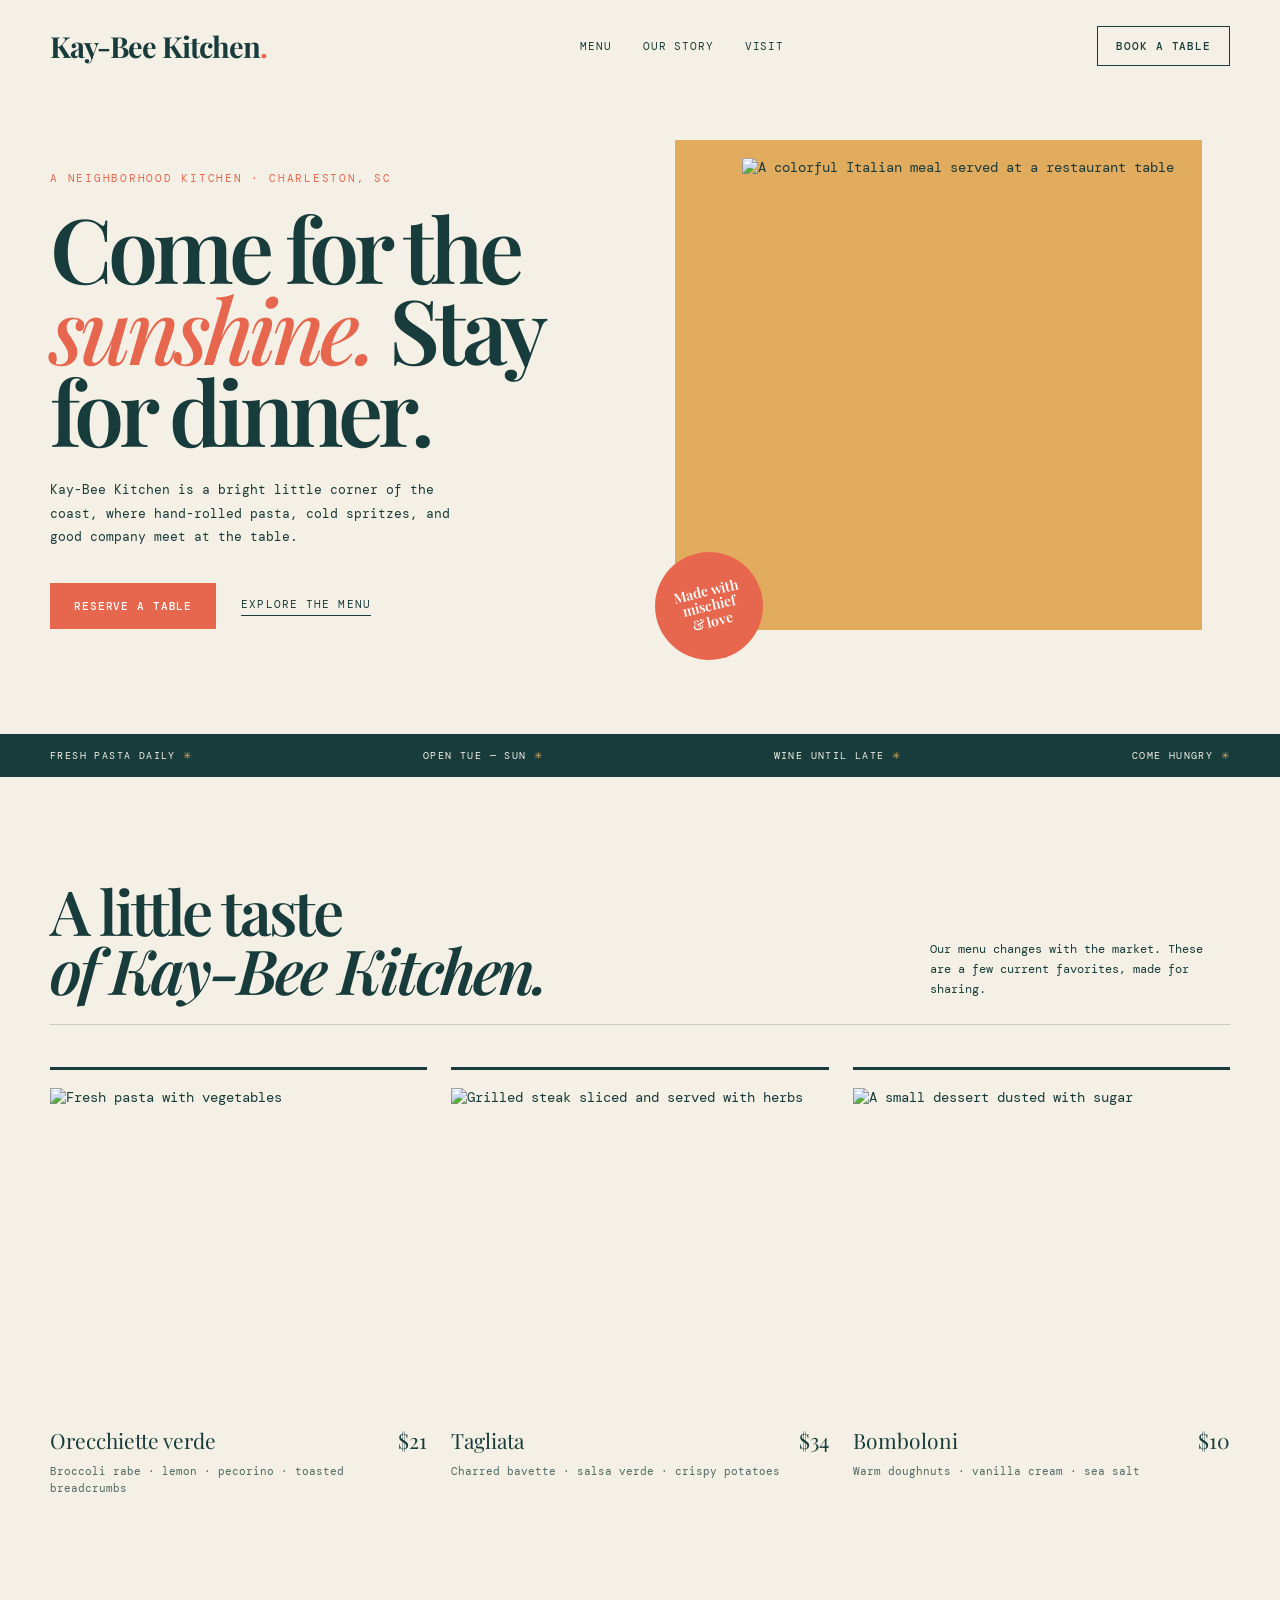
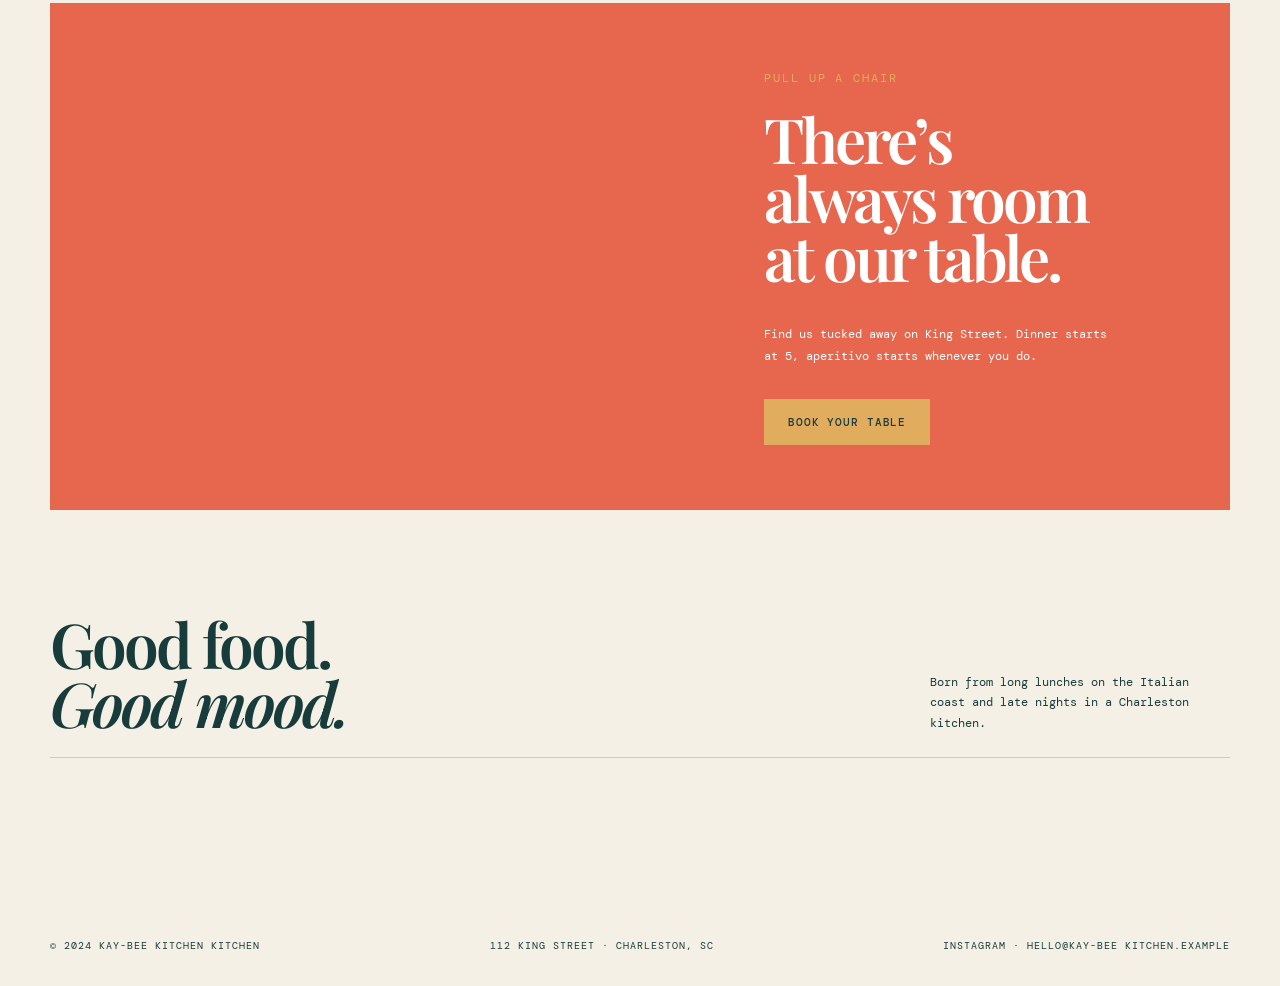
==== index.html @ 7dd371c7 "first commit" ====
<!doctype html>
<html lang="en">
  <head>
    <meta charset="UTF-8" />
    <meta name="viewport" content="width=device-width, initial-scale=1.0" />
    <meta
      name="description"
      content="Kay-Bee Kitchen is a neighborhood kitchen serving bright, coastal Italian food in Charleston."
    />
    <title>Kay-Bee Kitchen | Coastal Italian Kitchen</title>
    <link rel="preconnect" href="https://fonts.googleapis.com" />
    <link rel="preconnect" href="https://fonts.gstatic.com" crossorigin />
    <link
      href="https://fonts.googleapis.com/css2?family=DM+Mono:wght@400;500&family=Playfair+Display:ital,wght@0,600;0,700;1,500;1,600&display=swap"
      rel="stylesheet"
    />
    <style>
      :root {
        --ink: #173c3b;
        --cream: #f5f0e5;
        --coral: #e7664e;
        --gold: #e2ac5f;
        --line: rgba(23, 60, 59, 0.2);
        --mono: "DM Mono", monospace;
        --serif: "Playfair Display", Georgia, serif;
      }

      * {
        box-sizing: border-box;
      }
      html {
        scroll-behavior: smooth;
      }
      body {
        margin: 0;
        color: var(--ink);
        background: var(--cream);
        font-family: var(--mono);
        font-size: 14px;
      }
      a {
        color: inherit;
        text-decoration: none;
      }
      .shell {
        width: min(1180px, calc(100% - 56px));
        margin: 0 auto;
      }

      header {
        display: flex;
        align-items: center;
        justify-content: space-between;
        padding: 26px 0;
        position: relative;
        z-index: 2;
      }
      .brand {
        font-family: var(--serif);
        font-size: 29px;
        font-weight: 700;
        letter-spacing: -1px;
      }
      .brand span {
        color: var(--coral);
      }
      nav {
        display: flex;
        gap: 31px;
        text-transform: uppercase;
        letter-spacing: 0.08em;
        font-size: 11px;
      }
      nav a {
        transition: color 0.2s ease;
      }
      nav a:hover {
        color: var(--coral);
      }
      .nav-cta,
      .button {
        border: 1px solid var(--ink);
        padding: 12px 18px;
        text-transform: uppercase;
        letter-spacing: 0.08em;
        font: 500 11px var(--mono);
        transition:
          background 0.2s ease,
          color 0.2s ease,
          transform 0.2s ease;
      }
      .nav-cta:hover,
      .button:hover {
        background: var(--ink);
        color: var(--cream);
        transform: translateY(-2px);
      }

      .hero {
        min-height: 610px;
        display: grid;
        grid-template-columns: 1fr 1fr;
        align-items: center;
        gap: 70px;
        padding: 48px 0 74px;
      }
      .eyebrow {
        color: var(--coral);
        font-size: 11px;
        text-transform: uppercase;
        letter-spacing: 0.16em;
        margin: 0 0 21px;
      }
      h1 {
        font: 600 clamp(57px, 7vw, 96px)/0.91 var(--serif);
        letter-spacing: -5px;
        margin: 0 0 28px;
        max-width: 590px;
      }
      h1 em {
        color: var(--coral);
        font-weight: 500;
      }
      .hero-copy {
        max-width: 430px;
        line-height: 1.8;
        font-size: 13px;
      }
      .hero-actions {
        display: flex;
        align-items: center;
        gap: 25px;
        margin-top: 35px;
      }
      .button {
        background: var(--coral);
        border-color: var(--coral);
        color: #fff;
        padding: 15px 23px;
      }
      .button:hover {
        background: var(--ink);
        border-color: var(--ink);
      }
      .text-link {
        border-bottom: 1px solid var(--ink);
        padding-bottom: 4px;
        font-size: 11px;
        text-transform: uppercase;
        letter-spacing: 0.1em;
      }
      .hero-art {
        position: relative;
        height: 520px;
      }
      .hero-art::before {
        content: "";
        position: absolute;
        inset: 0 28px 30px 0;
        background: var(--gold);
      }
      .hero-art img {
        width: 88%;
        height: 89%;
        object-fit: cover;
        object-position: center;
        position: absolute;
        right: 0;
        top: 18px;
        filter: saturate(0.9);
      }
      .stamp {
        position: absolute;
        bottom: 0;
        left: -20px;
        width: 108px;
        height: 108px;
        display: grid;
        place-items: center;
        border-radius: 50%;
        background: var(--coral);
        color: white;
        font: 600 14px/1.1 var(--serif);
        text-align: center;
        transform: rotate(-13deg);
      }

      .ticker {
        background: var(--ink);
        color: var(--cream);
        padding: 15px 0;
        overflow: hidden;
        text-transform: uppercase;
        font-size: 10px;
        letter-spacing: 0.14em;
      }
      .ticker-inner {
        display: flex;
        justify-content: space-between;
        gap: 25px;
        white-space: nowrap;
      }
      .ticker b {
        color: var(--gold);
        font-weight: 400;
      }

      .section {
        padding: 105px 0;
      }
      .section-heading {
        display: flex;
        justify-content: space-between;
        align-items: end;
        border-bottom: 1px solid var(--line);
        padding-bottom: 24px;
        margin-bottom: 42px;
      }
      h2 {
        font: 600 clamp(39px, 5vw, 62px)/0.95 var(--serif);
        letter-spacing: -3px;
        margin: 0;
      }
      .section-heading p {
        margin: 0;
        max-width: 300px;
        line-height: 1.7;
        font-size: 12px;
      }
      .dishes {
        display: grid;
        grid-template-columns: repeat(3, 1fr);
        gap: 24px;
      }
      .dish {
        border-top: 3px solid var(--ink);
        padding-top: 18px;
      }
      .dish img {
        display: block;
        width: 100%;
        aspect-ratio: 1.18;
        object-fit: cover;
        margin-bottom: 18px;
      }
      .dish-meta {
        display: flex;
        justify-content: space-between;
        gap: 15px;
        font-family: var(--serif);
        font-size: 21px;
      }
      .dish p {
        font-size: 11px;
        line-height: 1.6;
        opacity: 0.75;
        margin: 9px 0 0;
      }

      .visit {
        display: grid;
        grid-template-columns: 1.1fr 0.9fr;
        min-height: 450px;
        background: var(--coral);
        color: white;
      }
      .visit-image {
        min-height: 420px;
        background: url("https://images.unsplash.com/photo-1550966871-3ed3cdb5ed0c?auto=format&fit=crop&w=1100&q=85")
          center/cover;
      }
      .visit-content {
        display: flex;
        flex-direction: column;
        justify-content: center;
        padding: 65px;
      }
      .visit-content .eyebrow {
        color: var(--gold);
      }
      .visit h2 {
        max-width: 350px;
        margin-bottom: 25px;
      }
      .visit p {
        max-width: 350px;
        line-height: 1.8;
        font-size: 12px;
      }
      .visit .button {
        align-self: start;
        color: var(--ink);
        background: var(--gold);
        border-color: var(--gold);
        margin-top: 20px;
      }
      .visit .button:hover {
        background: white;
        border-color: white;
      }
      footer {
        padding: 34px 0;
        display: flex;
        justify-content: space-between;
        font-size: 10px;
        text-transform: uppercase;
        letter-spacing: 0.1em;
      }

      @media (max-width: 760px) {
        .shell {
          width: min(100% - 34px, 560px);
        }
        header {
          padding: 20px 0;
        }
        nav {
          display: none;
        }
        .nav-cta {
          padding: 10px 12px;
        }
        .hero {
          display: flex;
          flex-direction: column;
          align-items: stretch;
          gap: 45px;
          padding: 48px 0 60px;
        }
        h1 {
          letter-spacing: -3px;
        }
        .hero-art {
          height: 355px;
        }
        .stamp {
          width: 83px;
          height: 83px;
          font-size: 11px;
          left: -5px;
        }
        .ticker-inner {
          justify-content: flex-start;
        }
        .ticker-inner span:nth-child(n + 4) {
          display: none;
        }
        .section {
          padding: 70px 0;
        }
        .section-heading {
          display: block;
        }
        .section-heading p {
          margin-top: 18px;
        }
        .dishes {
          grid-template-columns: 1fr;
          gap: 44px;
        }
        .dish img {
          aspect-ratio: 1.5;
        }
        .visit {
          display: block;
        }
        .visit-image {
          min-height: 280px;
        }
        .visit-content {
          padding: 47px 28px 55px;
        }
        footer {
          display: block;
          line-height: 2;
        }
        footer span {
          display: block;
        }
      }
    </style>
  </head>
  <body>
    <div class="shell">
      <header>
        <a class="brand" href="#top">Kay-Bee Kitchen<span>.</span></a>
        <nav aria-label="Main navigation">
          <a href="#menu">Menu</a>
          <a href="#story">Our story</a>
          <a href="#visit">Visit</a>
        </nav>
        <a class="nav-cta" href="#visit">Book a table</a>
      </header>

      <main id="top">
        <section class="hero">
          <div>
            <p class="eyebrow">A neighborhood kitchen · Charleston, SC</p>
            <h1>Come for the <em>sunshine.</em> Stay for dinner.</h1>
            <p class="hero-copy">
              Kay-Bee Kitchen is a bright little corner of the coast, where
              hand-rolled pasta, cold spritzes, and good company meet at the
              table.
            </p>
            <div class="hero-actions">
              <a class="button" href="#visit">Reserve a table</a>
              <a class="text-link" href="#menu">Explore the menu</a>
            </div>
          </div>
          <div class="hero-art">
            <img
              src="https://images.unsplash.com/photo-1559339352-11d035aa65de?auto=format&fit=crop&w=1000&q=85"
              alt="A colorful Italian meal served at a restaurant table"
            />
            <div class="stamp">Made with<br />mischief<br />&amp; love</div>
          </div>
        </section>
      </main>
    </div>

    <div class="ticker">
      <div class="shell ticker-inner">
        <span>Fresh pasta daily <b>✳</b></span
        ><span>Open Tue — Sun <b>✳</b></span
        ><span>Wine until late <b>✳</b></span
        ><span>Come hungry <b>✳</b></span>
      </div>
    </div>

    <div class="shell">
      <section class="section" id="menu">
        <div class="section-heading">
          <h2>A little taste<br /><em>of Kay-Bee Kitchen.</em></h2>
          <p>
            Our menu changes with the market. These are a few current favorites,
            made for sharing.
          </p>
        </div>
        <div class="dishes">
          <article class="dish">
            <img
              src="https://images.unsplash.com/photo-1473093295043-cdd812d0e601?auto=format&fit=crop&w=800&q=85"
              alt="Fresh pasta with vegetables"
            />
            <div class="dish-meta">
              <span>Orecchiette verde</span><span>$21</span>
            </div>
            <p>Broccoli rabe · lemon · pecorino · toasted breadcrumbs</p>
          </article>
          <article class="dish">
            <img
              src="https://images.unsplash.com/photo-1544025162-d76694265947?auto=format&fit=crop&w=800&q=85"
              alt="Grilled steak sliced and served with herbs"
            />
            <div class="dish-meta"><span>Tagliata</span><span>$34</span></div>
            <p>Charred bavette · salsa verde · crispy potatoes</p>
          </article>
          <article class="dish">
            <img
              src="https://images.unsplash.com/photo-1551024506-0bccd828d307?auto=format&fit=crop&w=800&q=85"
              alt="A small dessert dusted with sugar"
            />
            <div class="dish-meta"><span>Bomboloni</span><span>$10</span></div>
            <p>Warm doughnuts · vanilla cream · sea salt</p>
          </article>
        </div>
      </section>

      <section class="visit" id="visit">
        <div
          class="visit-image"
          role="img"
          aria-label="Warmly lit restaurant dining room"
        ></div>
        <div class="visit-content">
          <p class="eyebrow">Pull up a chair</p>
          <h2>There’s always room at our table.</h2>
          <p>
            Find us tucked away on King Street. Dinner starts at 5, aperitivo
            starts whenever you do.
          </p>
          <a
            class="button"
            href="mailto:hello@Kay-Bee Kitchen.example?subject=Table%20reservation"
            >Book your table</a
          >
        </div>
      </section>

      <section class="section" id="story">
        <div class="section-heading">
          <h2>Good food.<br /><em>Good mood.</em></h2>
          <p>
            Born from long lunches on the Italian coast and late nights in a
            Charleston kitchen.
          </p>
        </div>
      </section>

      <footer>
        <span>© 2024 Kay-Bee Kitchen Kitchen</span
        ><span>112 King Street · Charleston, SC</span
        ><span>Instagram · hello@Kay-Bee Kitchen.example</span>
      </footer>
    </div>
  </body>
</html>
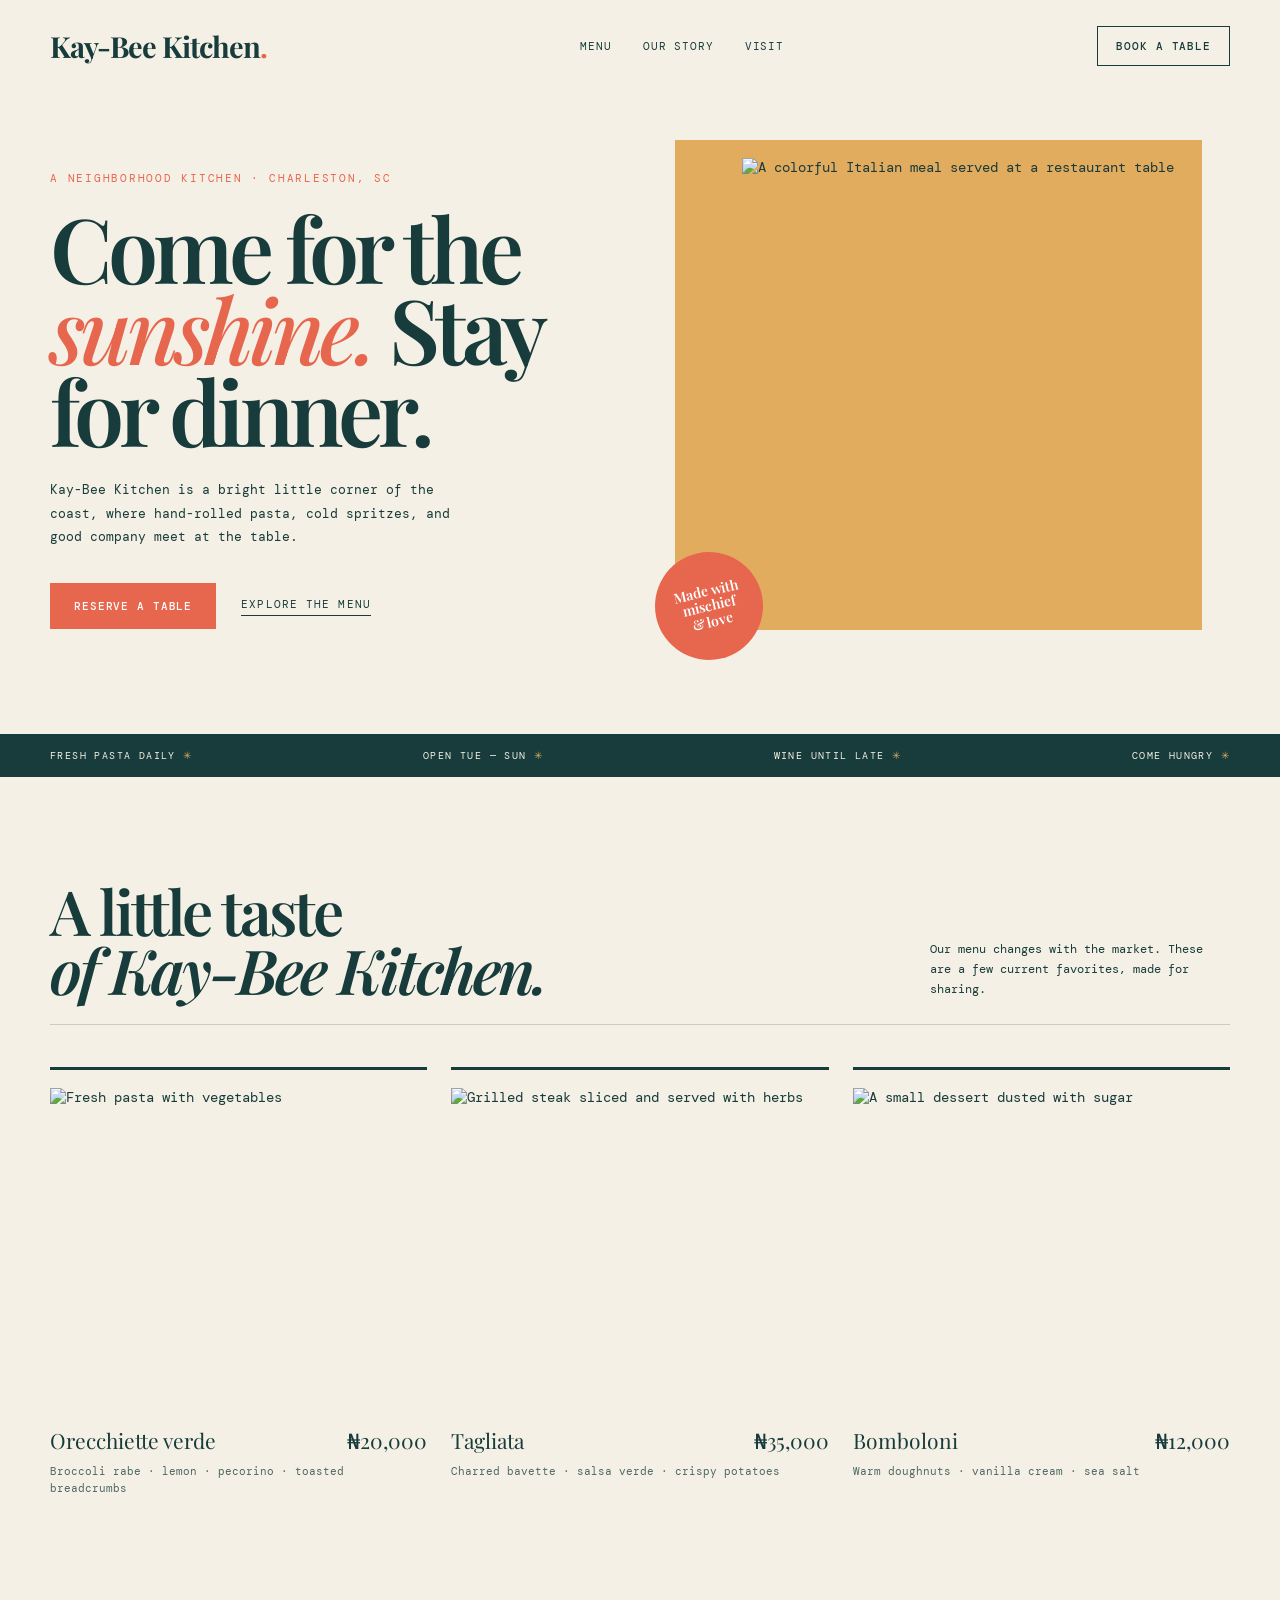
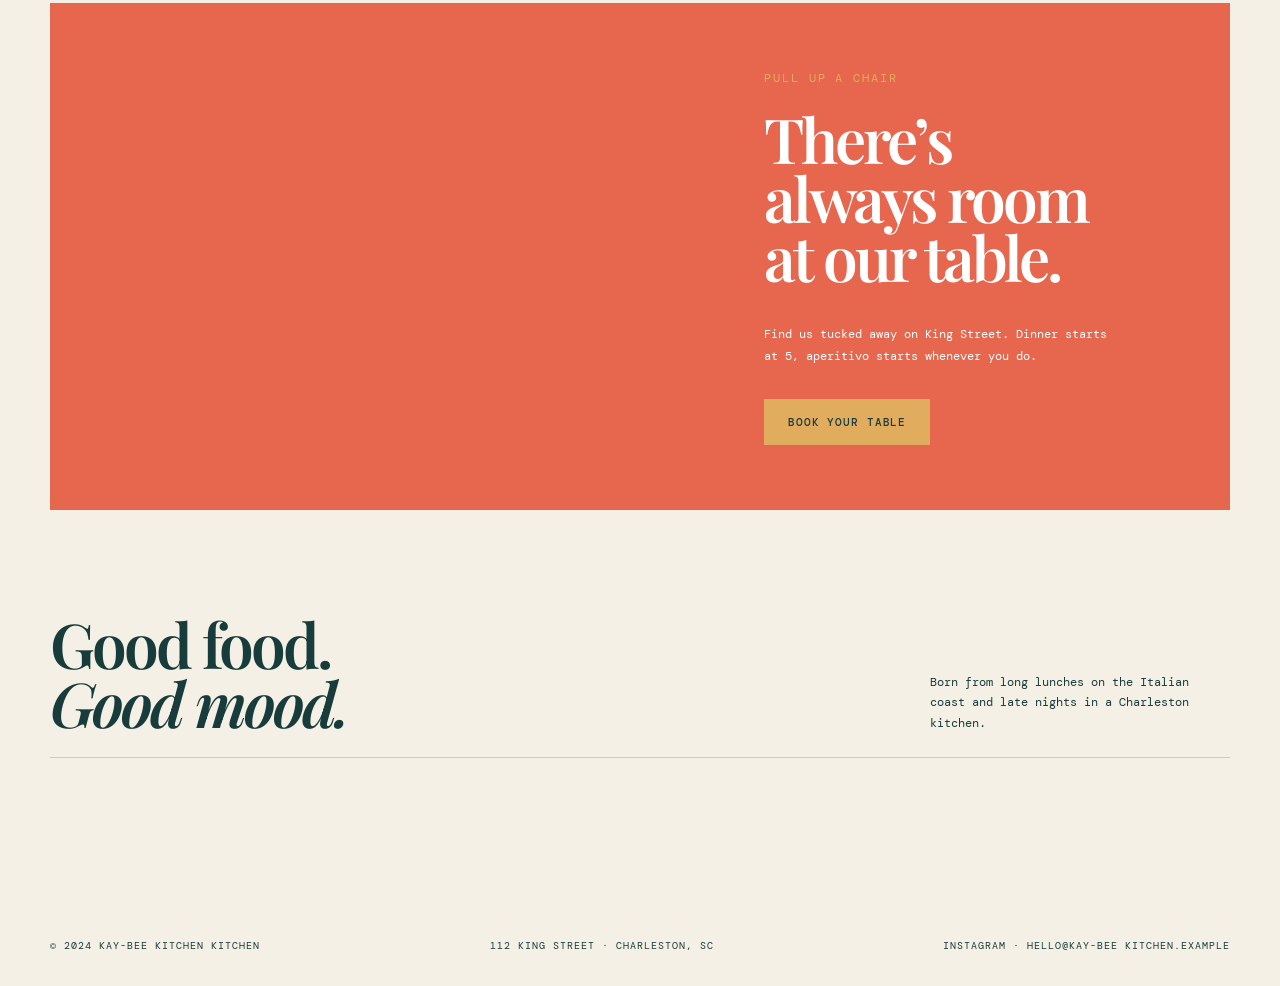
==== commit 0cb89c3d: "moved the files to the main Directory" ====
--- a/index.html
+++ b/index.html
@@ -14,372 +14,10 @@
       href="https://fonts.googleapis.com/css2?family=DM+Mono:wght@400;500&family=Playfair+Display:ital,wght@0,600;0,700;1,500;1,600&display=swap"
       rel="stylesheet"
     />
-    <style>
-      :root {
-        --ink: #173c3b;
-        --cream: #f5f0e5;
-        --coral: #e7664e;
-        --gold: #e2ac5f;
-        --line: rgba(23, 60, 59, 0.2);
-        --mono: "DM Mono", monospace;
-        --serif: "Playfair Display", Georgia, serif;
-      }
+    <link rel="stylesheet" href="style.css" />
+  </head>
+  <link rel="stylesheet" href="style.css" />
 
-      * {
-        box-sizing: border-box;
-      }
-      html {
-        scroll-behavior: smooth;
-      }
-      body {
-        margin: 0;
-        color: var(--ink);
-        background: var(--cream);
-        font-family: var(--mono);
-        font-size: 14px;
-      }
-      a {
-        color: inherit;
-        text-decoration: none;
-      }
-      .shell {
-        width: min(1180px, calc(100% - 56px));
-        margin: 0 auto;
-      }
-
-      header {
-        display: flex;
-        align-items: center;
-        justify-content: space-between;
-        padding: 26px 0;
-        position: relative;
-        z-index: 2;
-      }
-      .brand {
-        font-family: var(--serif);
-        font-size: 29px;
-        font-weight: 700;
-        letter-spacing: -1px;
-      }
-      .brand span {
-        color: var(--coral);
-      }
-      nav {
-        display: flex;
-        gap: 31px;
-        text-transform: uppercase;
-        letter-spacing: 0.08em;
-        font-size: 11px;
-      }
-      nav a {
-        transition: color 0.2s ease;
-      }
-      nav a:hover {
-        color: var(--coral);
-      }
-      .nav-cta,
-      .button {
-        border: 1px solid var(--ink);
-        padding: 12px 18px;
-        text-transform: uppercase;
-        letter-spacing: 0.08em;
-        font: 500 11px var(--mono);
-        transition:
-          background 0.2s ease,
-          color 0.2s ease,
-          transform 0.2s ease;
-      }
-      .nav-cta:hover,
-      .button:hover {
-        background: var(--ink);
-        color: var(--cream);
-        transform: translateY(-2px);
-      }
-
-      .hero {
-        min-height: 610px;
-        display: grid;
-        grid-template-columns: 1fr 1fr;
-        align-items: center;
-        gap: 70px;
-        padding: 48px 0 74px;
-      }
-      .eyebrow {
-        color: var(--coral);
-        font-size: 11px;
-        text-transform: uppercase;
-        letter-spacing: 0.16em;
-        margin: 0 0 21px;
-      }
-      h1 {
-        font: 600 clamp(57px, 7vw, 96px)/0.91 var(--serif);
-        letter-spacing: -5px;
-        margin: 0 0 28px;
-        max-width: 590px;
-      }
-      h1 em {
-        color: var(--coral);
-        font-weight: 500;
-      }
-      .hero-copy {
-        max-width: 430px;
-        line-height: 1.8;
-        font-size: 13px;
-      }
-      .hero-actions {
-        display: flex;
-        align-items: center;
-        gap: 25px;
-        margin-top: 35px;
-      }
-      .button {
-        background: var(--coral);
-        border-color: var(--coral);
-        color: #fff;
-        padding: 15px 23px;
-      }
-      .button:hover {
-        background: var(--ink);
-        border-color: var(--ink);
-      }
-      .text-link {
-        border-bottom: 1px solid var(--ink);
-        padding-bottom: 4px;
-        font-size: 11px;
-        text-transform: uppercase;
-        letter-spacing: 0.1em;
-      }
-      .hero-art {
-        position: relative;
-        height: 520px;
-      }
-      .hero-art::before {
-        content: "";
-        position: absolute;
-        inset: 0 28px 30px 0;
-        background: var(--gold);
-      }
-      .hero-art img {
-        width: 88%;
-        height: 89%;
-        object-fit: cover;
-        object-position: center;
-        position: absolute;
-        right: 0;
-        top: 18px;
-        filter: saturate(0.9);
-      }
-      .stamp {
-        position: absolute;
-        bottom: 0;
-        left: -20px;
-        width: 108px;
-        height: 108px;
-        display: grid;
-        place-items: center;
-        border-radius: 50%;
-        background: var(--coral);
-        color: white;
-        font: 600 14px/1.1 var(--serif);
-        text-align: center;
-        transform: rotate(-13deg);
-      }
-
-      .ticker {
-        background: var(--ink);
-        color: var(--cream);
-        padding: 15px 0;
-        overflow: hidden;
-        text-transform: uppercase;
-        font-size: 10px;
-        letter-spacing: 0.14em;
-      }
-      .ticker-inner {
-        display: flex;
-        justify-content: space-between;
-        gap: 25px;
-        white-space: nowrap;
-      }
-      .ticker b {
-        color: var(--gold);
-        font-weight: 400;
-      }
-
-      .section {
-        padding: 105px 0;
-      }
-      .section-heading {
-        display: flex;
-        justify-content: space-between;
-        align-items: end;
-        border-bottom: 1px solid var(--line);
-        padding-bottom: 24px;
-        margin-bottom: 42px;
-      }
-      h2 {
-        font: 600 clamp(39px, 5vw, 62px)/0.95 var(--serif);
-        letter-spacing: -3px;
-        margin: 0;
-      }
-      .section-heading p {
-        margin: 0;
-        max-width: 300px;
-        line-height: 1.7;
-        font-size: 12px;
-      }
-      .dishes {
-        display: grid;
-        grid-template-columns: repeat(3, 1fr);
-        gap: 24px;
-      }
-      .dish {
-        border-top: 3px solid var(--ink);
-        padding-top: 18px;
-      }
-      .dish img {
-        display: block;
-        width: 100%;
-        aspect-ratio: 1.18;
-        object-fit: cover;
-        margin-bottom: 18px;
-      }
-      .dish-meta {
-        display: flex;
-        justify-content: space-between;
-        gap: 15px;
-        font-family: var(--serif);
-        font-size: 21px;
-      }
-      .dish p {
-        font-size: 11px;
-        line-height: 1.6;
-        opacity: 0.75;
-        margin: 9px 0 0;
-      }
-
-      .visit {
-        display: grid;
-        grid-template-columns: 1.1fr 0.9fr;
-        min-height: 450px;
-        background: var(--coral);
-        color: white;
-      }
-      .visit-image {
-        min-height: 420px;
-        background: url("https://images.unsplash.com/photo-1550966871-3ed3cdb5ed0c?auto=format&fit=crop&w=1100&q=85")
-          center/cover;
-      }
-      .visit-content {
-        display: flex;
-        flex-direction: column;
-        justify-content: center;
-        padding: 65px;
-      }
-      .visit-content .eyebrow {
-        color: var(--gold);
-      }
-      .visit h2 {
-        max-width: 350px;
-        margin-bottom: 25px;
-      }
-      .visit p {
-        max-width: 350px;
-        line-height: 1.8;
-        font-size: 12px;
-      }
-      .visit .button {
-        align-self: start;
-        color: var(--ink);
-        background: var(--gold);
-        border-color: var(--gold);
-        margin-top: 20px;
-      }
-      .visit .button:hover {
-        background: white;
-        border-color: white;
-      }
-      footer {
-        padding: 34px 0;
-        display: flex;
-        justify-content: space-between;
-        font-size: 10px;
-        text-transform: uppercase;
-        letter-spacing: 0.1em;
-      }
-
-      @media (max-width: 760px) {
-        .shell {
-          width: min(100% - 34px, 560px);
-        }
-        header {
-          padding: 20px 0;
-        }
-        nav {
-          display: none;
-        }
-        .nav-cta {
-          padding: 10px 12px;
-        }
-        .hero {
-          display: flex;
-          flex-direction: column;
-          align-items: stretch;
-          gap: 45px;
-          padding: 48px 0 60px;
-        }
-        h1 {
-          letter-spacing: -3px;
-        }
-        .hero-art {
-          height: 355px;
-        }
-        .stamp {
-          width: 83px;
-          height: 83px;
-          font-size: 11px;
-          left: -5px;
-        }
-        .ticker-inner {
-          justify-content: flex-start;
-        }
-        .ticker-inner span:nth-child(n + 4) {
-          display: none;
-        }
-        .section {
-          padding: 70px 0;
-        }
-        .section-heading {
-          display: block;
-        }
-        .section-heading p {
-          margin-top: 18px;
-        }
-        .dishes {
-          grid-template-columns: 1fr;
-          gap: 44px;
-        }
-        .dish img {
-          aspect-ratio: 1.5;
-        }
-        .visit {
-          display: block;
-        }
-        .visit-image {
-          min-height: 280px;
-        }
-        .visit-content {
-          padding: 47px 28px 55px;
-        }
-        footer {
-          display: block;
-          line-height: 2;
-        }
-        footer span {
-          display: block;
-        }
-      }
-    </style>
-  </head>
   <body>
     <div class="shell">
       <header>
@@ -443,7 +81,7 @@
               alt="Fresh pasta with vegetables"
             />
             <div class="dish-meta">
-              <span>Orecchiette verde</span><span>$21</span>
+              <span>Orecchiette verde</span><span>₦20,000</span>
             </div>
             <p>Broccoli rabe · lemon · pecorino · toasted breadcrumbs</p>
           </article>
@@ -452,7 +90,9 @@
               src="https://images.unsplash.com/photo-1544025162-d76694265947?auto=format&fit=crop&w=800&q=85"
               alt="Grilled steak sliced and served with herbs"
             />
-            <div class="dish-meta"><span>Tagliata</span><span>$34</span></div>
+            <div class="dish-meta">
+              <span>Tagliata</span><span>₦35,000</span>
+            </div>
             <p>Charred bavette · salsa verde · crispy potatoes</p>
           </article>
           <article class="dish">
@@ -460,7 +100,9 @@
               src="https://images.unsplash.com/photo-1551024506-0bccd828d307?auto=format&fit=crop&w=800&q=85"
               alt="A small dessert dusted with sugar"
             />
-            <div class="dish-meta"><span>Bomboloni</span><span>$10</span></div>
+            <div class="dish-meta">
+              <span>Bomboloni</span><span>₦12,000</span>
+            </div>
             <p>Warm doughnuts · vanilla cream · sea salt</p>
           </article>
         </div>
--- a/style.css
+++ b/style.css
@@ -0,0 +1,363 @@
+      :root {
+        --ink: #173c3b;
+        --cream: #f5f0e5;
+        --coral: #e7664e;
+        --gold: #e2ac5f;
+        --line: rgba(23, 60, 59, 0.2);
+        --mono: "DM Mono", monospace;
+        --serif: "Playfair Display", Georgia, serif;
+      }
+
+      * {
+        box-sizing: border-box;
+      }
+      html {
+        scroll-behavior: smooth;
+      }
+      body {
+        margin: 0;
+        color: var(--ink);
+        background: var(--cream);
+        font-family: var(--mono);
+        font-size: 14px;
+      }
+      a {
+        color: inherit;
+        text-decoration: none;
+      }
+      .shell {
+        width: min(1180px, calc(100% - 56px));
+        margin: 0 auto;
+      }
+
+      header {
+        display: flex;
+        align-items: center;
+        justify-content: space-between;
+        padding: 26px 0;
+        position: relative;
+        z-index: 2;
+      }
+      .brand {
+        font-family: var(--serif);
+        font-size: 29px;
+        font-weight: 700;
+        letter-spacing: -1px;
+      }
+      .brand span {
+        color: var(--coral);
+      }
+      nav {
+        display: flex;
+        gap: 31px;
+        text-transform: uppercase;
+        letter-spacing: 0.08em;
+        font-size: 11px;
+      }
+      nav a {
+        transition: color 0.2s ease;
+      }
+      nav a:hover {
+        color: var(--coral);
+      }
+      .nav-cta,
+      .button {
+        border: 1px solid var(--ink);
+        padding: 12px 18px;
+        text-transform: uppercase;
+        letter-spacing: 0.08em;
+        font: 500 11px var(--mono);
+        transition:
+          background 0.2s ease,
+          color 0.2s ease,
+          transform 0.2s ease;
+      }
+      .nav-cta:hover,
+      .button:hover {
+        background: var(--ink);
+        color: var(--cream);
+        transform: translateY(-2px);
+      }
+
+      .hero {
+        min-height: 610px;
+        display: grid;
+        grid-template-columns: 1fr 1fr;
+        align-items: center;
+        gap: 70px;
+        padding: 48px 0 74px;
+      }
+      .eyebrow {
+        color: var(--coral);
+        font-size: 11px;
+        text-transform: uppercase;
+        letter-spacing: 0.16em;
+        margin: 0 0 21px;
+      }
+      h1 {
+        font: 600 clamp(57px, 7vw, 96px)/0.91 var(--serif);
+        letter-spacing: -5px;
+        margin: 0 0 28px;
+        max-width: 590px;
+      }
+      h1 em {
+        color: var(--coral);
+        font-weight: 500;
+      }
+      .hero-copy {
+        max-width: 430px;
+        line-height: 1.8;
+        font-size: 13px;
+      }
+      .hero-actions {
+        display: flex;
+        align-items: center;
+        gap: 25px;
+        margin-top: 35px;
+      }
+      .button {
+        background: var(--coral);
+        border-color: var(--coral);
+        color: #fff;
+        padding: 15px 23px;
+      }
+      .button:hover {
+        background: var(--ink);
+        border-color: var(--ink);
+      }
+      .text-link {
+        border-bottom: 1px solid var(--ink);
+        padding-bottom: 4px;
+        font-size: 11px;
+        text-transform: uppercase;
+        letter-spacing: 0.1em;
+      }
+      .hero-art {
+        position: relative;
+        height: 520px;
+      }
+      .hero-art::before {
+        content: "";
+        position: absolute;
+        inset: 0 28px 30px 0;
+        background: var(--gold);
+      }
+      .hero-art img {
+        width: 88%;
+        height: 89%;
+        object-fit: cover;
+        object-position: center;
+        position: absolute;
+        right: 0;
+        top: 18px;
+        filter: saturate(0.9);
+      }
+      .stamp {
+        position: absolute;
+        bottom: 0;
+        left: -20px;
+        width: 108px;
+        height: 108px;
+        display: grid;
+        place-items: center;
+        border-radius: 50%;
+        background: var(--coral);
+        color: white;
+        font: 600 14px/1.1 var(--serif);
+        text-align: center;
+        transform: rotate(-13deg);
+      }
+
+      .ticker {
+        background: var(--ink);
+        color: var(--cream);
+        padding: 15px 0;
+        overflow: hidden;
+        text-transform: uppercase;
+        font-size: 10px;
+        letter-spacing: 0.14em;
+      }
+      .ticker-inner {
+        display: flex;
+        justify-content: space-between;
+        gap: 25px;
+        white-space: nowrap;
+      }
+      .ticker b {
+        color: var(--gold);
+        font-weight: 400;
+      }
+
+      .section {
+        padding: 105px 0;
+      }
+      .section-heading {
+        display: flex;
+        justify-content: space-between;
+        align-items: end;
+        border-bottom: 1px solid var(--line);
+        padding-bottom: 24px;
+        margin-bottom: 42px;
+      }
+      h2 {
+        font: 600 clamp(39px, 5vw, 62px)/0.95 var(--serif);
+        letter-spacing: -3px;
+        margin: 0;
+      }
+      .section-heading p {
+        margin: 0;
+        max-width: 300px;
+        line-height: 1.7;
+        font-size: 12px;
+      }
+      .dishes {
+        display: grid;
+        grid-template-columns: repeat(3, 1fr);
+        gap: 24px;
+      }
+      .dish {
+        border-top: 3px solid var(--ink);
+        padding-top: 18px;
+      }
+      .dish img {
+        display: block;
+        width: 100%;
+        aspect-ratio: 1.18;
+        object-fit: cover;
+        margin-bottom: 18px;
+      }
+      .dish-meta {
+        display: flex;
+        justify-content: space-between;
+        gap: 15px;
+        font-family: var(--serif);
+        font-size: 21px;
+      }
+      .dish p {
+        font-size: 11px;
+        line-height: 1.6;
+        opacity: 0.75;
+        margin: 9px 0 0;
+      }
+
+      .visit {
+        display: grid;
+        grid-template-columns: 1.1fr 0.9fr;
+        min-height: 450px;
+        background: var(--coral);
+        color: white;
+      }
+      .visit-image {
+        min-height: 420px;
+        background: url("https://images.unsplash.com/photo-1550966871-3ed3cdb5ed0c?auto=format&fit=crop&w=1100&q=85")
+          center/cover;
+      }
+      .visit-content {
+        display: flex;
+        flex-direction: column;
+        justify-content: center;
+        padding: 65px;
+      }
+      .visit-content .eyebrow {
+        color: var(--gold);
+      }
+      .visit h2 {
+        max-width: 350px;
+        margin-bottom: 25px;
+      }
+      .visit p {
+        max-width: 350px;
+        line-height: 1.8;
+        font-size: 12px;
+      }
+      .visit .button {
+        align-self: start;
+        color: var(--ink);
+        background: var(--gold);
+        border-color: var(--gold);
+        margin-top: 20px;
+      }
+      .visit .button:hover {
+        background: white;
+        border-color: white;
+      }
+      footer {
+        padding: 34px 0;
+        display: flex;
+        justify-content: space-between;
+        font-size: 10px;
+        text-transform: uppercase;
+        letter-spacing: 0.1em;
+      }
+
+      @media (max-width: 760px) {
+        .shell {
+          width: min(100% - 34px, 560px);
+        }
+        header {
+          padding: 20px 0;
+        }
+        nav {
+          display: none;
+        }
+        .nav-cta {
+          padding: 10px 12px;
+        }
+        .hero {
+          display: flex;
+          flex-direction: column;
+          align-items: stretch;
+          gap: 45px;
+          padding: 48px 0 60px;
+        }
+        h1 {
+          letter-spacing: -3px;
+        }
+        .hero-art {
+          height: 355px;
+        }
+        .stamp {
+          width: 83px;
+          height: 83px;
+          font-size: 11px;
+          left: -5px;
+        }
+        .ticker-inner {
+          justify-content: flex-start;
+        }
+        .ticker-inner span:nth-child(n + 4) {
+          display: none;
+        }
+        .section {
+          padding: 70px 0;
+        }
+        .section-heading {
+          display: block;
+        }
+        .section-heading p {
+          margin-top: 18px;
+        }
+        .dishes {
+          grid-template-columns: 1fr;
+          gap: 44px;
+        }
+        .dish img {
+          aspect-ratio: 1.5;
+        }
+        .visit {
+          display: block;
+        }
+        .visit-image {
+          min-height: 280px;
+        }
+        .visit-content {
+          padding: 47px 28px 55px;
+        }
+        footer {
+          display: block;
+          line-height: 2;
+        }
+        footer span {
+          display: block;
+        }
+      }
--- a/style.css
+++ b/style.css
@@ -0,0 +1,363 @@
+      :root {
+        --ink: #173c3b;
+        --cream: #f5f0e5;
+        --coral: #e7664e;
+        --gold: #e2ac5f;
+        --line: rgba(23, 60, 59, 0.2);
+        --mono: "DM Mono", monospace;
+        --serif: "Playfair Display", Georgia, serif;
+      }
+
+      * {
+        box-sizing: border-box;
+      }
+      html {
+        scroll-behavior: smooth;
+      }
+      body {
+        margin: 0;
+        color: var(--ink);
+        background: var(--cream);
+        font-family: var(--mono);
+        font-size: 14px;
+      }
+      a {
+        color: inherit;
+        text-decoration: none;
+      }
+      .shell {
+        width: min(1180px, calc(100% - 56px));
+        margin: 0 auto;
+      }
+
+      header {
+        display: flex;
+        align-items: center;
+        justify-content: space-between;
+        padding: 26px 0;
+        position: relative;
+        z-index: 2;
+      }
+      .brand {
+        font-family: var(--serif);
+        font-size: 29px;
+        font-weight: 700;
+        letter-spacing: -1px;
+      }
+      .brand span {
+        color: var(--coral);
+      }
+      nav {
+        display: flex;
+        gap: 31px;
+        text-transform: uppercase;
+        letter-spacing: 0.08em;
+        font-size: 11px;
+      }
+      nav a {
+        transition: color 0.2s ease;
+      }
+      nav a:hover {
+        color: var(--coral);
+      }
+      .nav-cta,
+      .button {
+        border: 1px solid var(--ink);
+        padding: 12px 18px;
+        text-transform: uppercase;
+        letter-spacing: 0.08em;
+        font: 500 11px var(--mono);
+        transition:
+          background 0.2s ease,
+          color 0.2s ease,
+          transform 0.2s ease;
+      }
+      .nav-cta:hover,
+      .button:hover {
+        background: var(--ink);
+        color: var(--cream);
+        transform: translateY(-2px);
+      }
+
+      .hero {
+        min-height: 610px;
+        display: grid;
+        grid-template-columns: 1fr 1fr;
+        align-items: center;
+        gap: 70px;
+        padding: 48px 0 74px;
+      }
+      .eyebrow {
+        color: var(--coral);
+        font-size: 11px;
+        text-transform: uppercase;
+        letter-spacing: 0.16em;
+        margin: 0 0 21px;
+      }
+      h1 {
+        font: 600 clamp(57px, 7vw, 96px)/0.91 var(--serif);
+        letter-spacing: -5px;
+        margin: 0 0 28px;
+        max-width: 590px;
+      }
+      h1 em {
+        color: var(--coral);
+        font-weight: 500;
+      }
+      .hero-copy {
+        max-width: 430px;
+        line-height: 1.8;
+        font-size: 13px;
+      }
+      .hero-actions {
+        display: flex;
+        align-items: center;
+        gap: 25px;
+        margin-top: 35px;
+      }
+      .button {
+        background: var(--coral);
+        border-color: var(--coral);
+        color: #fff;
+        padding: 15px 23px;
+      }
+      .button:hover {
+        background: var(--ink);
+        border-color: var(--ink);
+      }
+      .text-link {
+        border-bottom: 1px solid var(--ink);
+        padding-bottom: 4px;
+        font-size: 11px;
+        text-transform: uppercase;
+        letter-spacing: 0.1em;
+      }
+      .hero-art {
+        position: relative;
+        height: 520px;
+      }
+      .hero-art::before {
+        content: "";
+        position: absolute;
+        inset: 0 28px 30px 0;
+        background: var(--gold);
+      }
+      .hero-art img {
+        width: 88%;
+        height: 89%;
+        object-fit: cover;
+        object-position: center;
+        position: absolute;
+        right: 0;
+        top: 18px;
+        filter: saturate(0.9);
+      }
+      .stamp {
+        position: absolute;
+        bottom: 0;
+        left: -20px;
+        width: 108px;
+        height: 108px;
+        display: grid;
+        place-items: center;
+        border-radius: 50%;
+        background: var(--coral);
+        color: white;
+        font: 600 14px/1.1 var(--serif);
+        text-align: center;
+        transform: rotate(-13deg);
+      }
+
+      .ticker {
+        background: var(--ink);
+        color: var(--cream);
+        padding: 15px 0;
+        overflow: hidden;
+        text-transform: uppercase;
+        font-size: 10px;
+        letter-spacing: 0.14em;
+      }
+      .ticker-inner {
+        display: flex;
+        justify-content: space-between;
+        gap: 25px;
+        white-space: nowrap;
+      }
+      .ticker b {
+        color: var(--gold);
+        font-weight: 400;
+      }
+
+      .section {
+        padding: 105px 0;
+      }
+      .section-heading {
+        display: flex;
+        justify-content: space-between;
+        align-items: end;
+        border-bottom: 1px solid var(--line);
+        padding-bottom: 24px;
+        margin-bottom: 42px;
+      }
+      h2 {
+        font: 600 clamp(39px, 5vw, 62px)/0.95 var(--serif);
+        letter-spacing: -3px;
+        margin: 0;
+      }
+      .section-heading p {
+        margin: 0;
+        max-width: 300px;
+        line-height: 1.7;
+        font-size: 12px;
+      }
+      .dishes {
+        display: grid;
+        grid-template-columns: repeat(3, 1fr);
+        gap: 24px;
+      }
+      .dish {
+        border-top: 3px solid var(--ink);
+        padding-top: 18px;
+      }
+      .dish img {
+        display: block;
+        width: 100%;
+        aspect-ratio: 1.18;
+        object-fit: cover;
+        margin-bottom: 18px;
+      }
+      .dish-meta {
+        display: flex;
+        justify-content: space-between;
+        gap: 15px;
+        font-family: var(--serif);
+        font-size: 21px;
+      }
+      .dish p {
+        font-size: 11px;
+        line-height: 1.6;
+        opacity: 0.75;
+        margin: 9px 0 0;
+      }
+
+      .visit {
+        display: grid;
+        grid-template-columns: 1.1fr 0.9fr;
+        min-height: 450px;
+        background: var(--coral);
+        color: white;
+      }
+      .visit-image {
+        min-height: 420px;
+        background: url("https://images.unsplash.com/photo-1550966871-3ed3cdb5ed0c?auto=format&fit=crop&w=1100&q=85")
+          center/cover;
+      }
+      .visit-content {
+        display: flex;
+        flex-direction: column;
+        justify-content: center;
+        padding: 65px;
+      }
+      .visit-content .eyebrow {
+        color: var(--gold);
+      }
+      .visit h2 {
+        max-width: 350px;
+        margin-bottom: 25px;
+      }
+      .visit p {
+        max-width: 350px;
+        line-height: 1.8;
+        font-size: 12px;
+      }
+      .visit .button {
+        align-self: start;
+        color: var(--ink);
+        background: var(--gold);
+        border-color: var(--gold);
+        margin-top: 20px;
+      }
+      .visit .button:hover {
+        background: white;
+        border-color: white;
+      }
+      footer {
+        padding: 34px 0;
+        display: flex;
+        justify-content: space-between;
+        font-size: 10px;
+        text-transform: uppercase;
+        letter-spacing: 0.1em;
+      }
+
+      @media (max-width: 760px) {
+        .shell {
+          width: min(100% - 34px, 560px);
+        }
+        header {
+          padding: 20px 0;
+        }
+        nav {
+          display: none;
+        }
+        .nav-cta {
+          padding: 10px 12px;
+        }
+        .hero {
+          display: flex;
+          flex-direction: column;
+          align-items: stretch;
+          gap: 45px;
+          padding: 48px 0 60px;
+        }
+        h1 {
+          letter-spacing: -3px;
+        }
+        .hero-art {
+          height: 355px;
+        }
+        .stamp {
+          width: 83px;
+          height: 83px;
+          font-size: 11px;
+          left: -5px;
+        }
+        .ticker-inner {
+          justify-content: flex-start;
+        }
+        .ticker-inner span:nth-child(n + 4) {
+          display: none;
+        }
+        .section {
+          padding: 70px 0;
+        }
+        .section-heading {
+          display: block;
+        }
+        .section-heading p {
+          margin-top: 18px;
+        }
+        .dishes {
+          grid-template-columns: 1fr;
+          gap: 44px;
+        }
+        .dish img {
+          aspect-ratio: 1.5;
+        }
+        .visit {
+          display: block;
+        }
+        .visit-image {
+          min-height: 280px;
+        }
+        .visit-content {
+          padding: 47px 28px 55px;
+        }
+        footer {
+          display: block;
+          line-height: 2;
+        }
+        footer span {
+          display: block;
+        }
+      }
